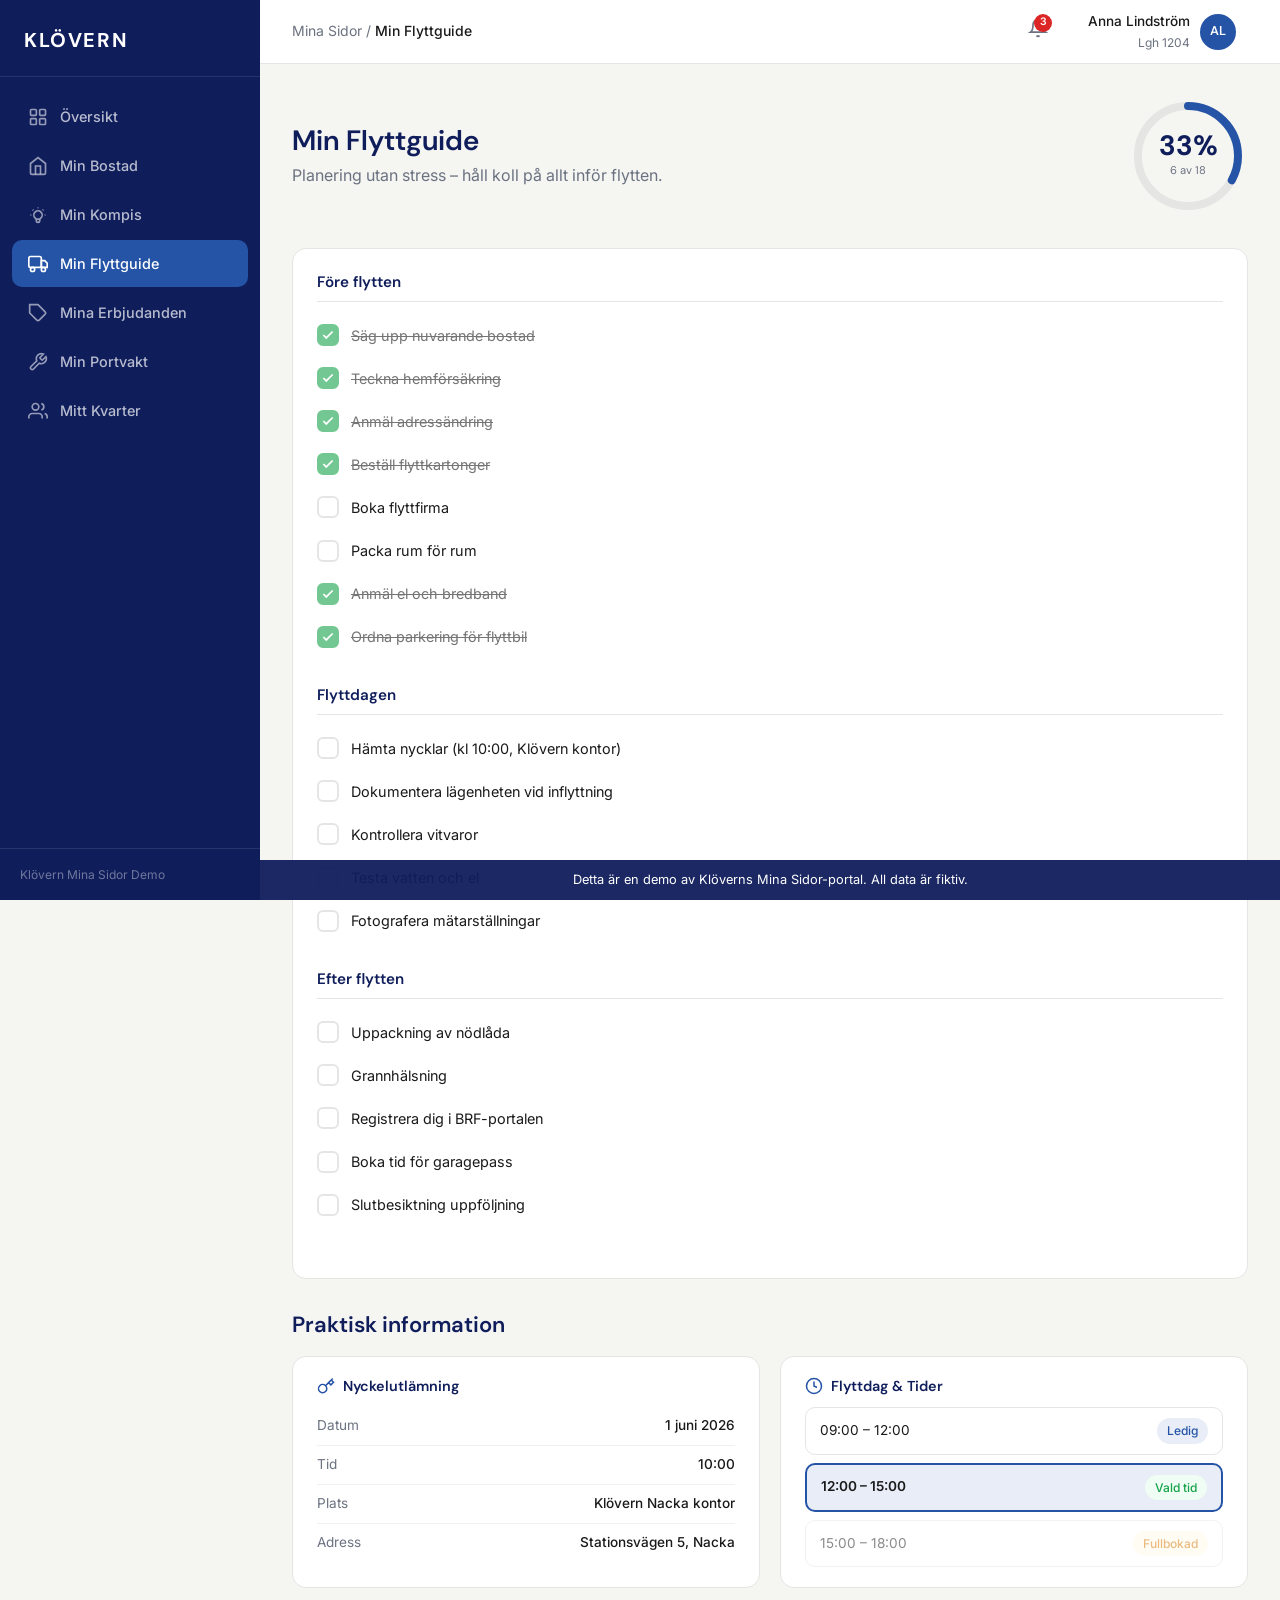
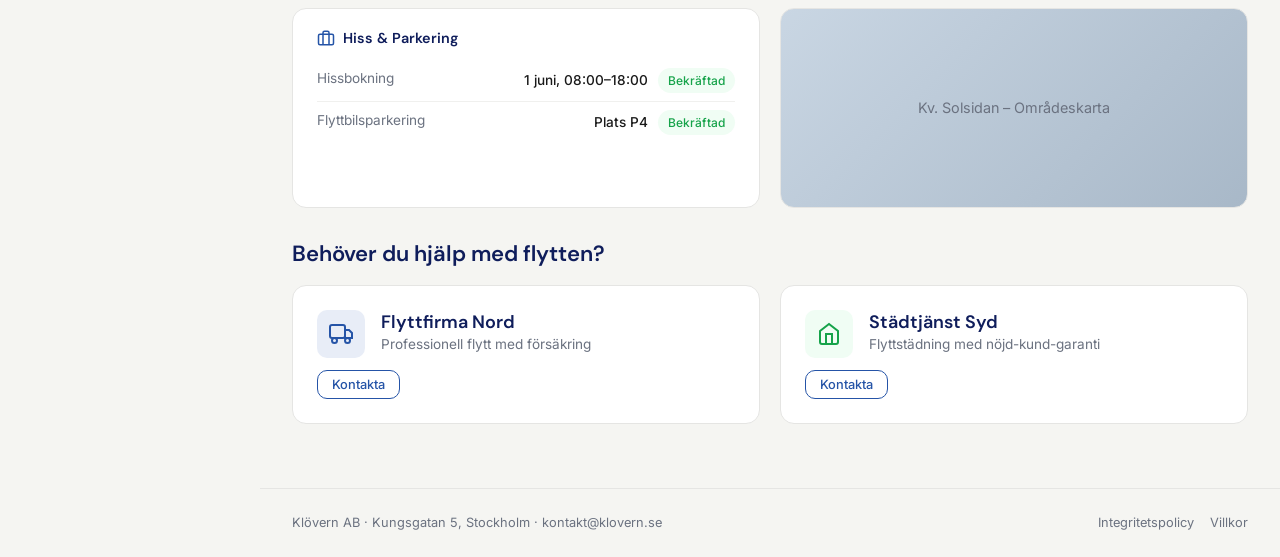
==== min-flyttguide.html @ 2c9887b0 "Initial commit: Klövern Mina Sidor demo portal Complete static demo of a customer portal ("Mina Sido" ====
<!DOCTYPE html>
<html lang="sv">
<head>
  <meta charset="UTF-8">
  <meta name="viewport" content="width=device-width, initial-scale=1.0">
  <title>Min Flyttguide – Klövern</title>
  <link rel="stylesheet" href="css/styles.css">
</head>
<body>
  <div class="app-layout">
    <aside class="sidebar">
      <div class="sidebar-logo"><span>KLÖVERN</span></div>
      <nav class="sidebar-nav">
        <a href="index.html"><svg viewBox="0 0 24 24" fill="none" stroke="currentColor" stroke-width="2"><rect x="3" y="3" width="7" height="7" rx="1"/><rect x="14" y="3" width="7" height="7" rx="1"/><rect x="3" y="14" width="7" height="7" rx="1"/><rect x="14" y="14" width="7" height="7" rx="1"/></svg>Översikt</a>
        <a href="min-bostad.html"><svg viewBox="0 0 24 24" fill="none" stroke="currentColor" stroke-width="2"><path d="M3 9l9-7 9 7v11a2 2 0 01-2 2H5a2 2 0 01-2-2z"/><polyline points="9 22 9 12 15 12 15 22"/></svg>Min Bostad</a>
        <a href="min-kompis.html"><svg viewBox="0 0 24 24" fill="none" stroke="currentColor" stroke-width="2"><path d="M9.663 17h4.673M12 3v1m6.364 1.636l-.707.707M21 12h-1M4 12H3m3.343-5.657l-.707-.707m2.828 9.9a5 5 0 117.072 0l-.548.547A3.374 3.374 0 0014 18.469V19a2 2 0 11-4 0v-.531c0-.895-.356-1.754-.988-2.386l-.548-.547z"/></svg>Min Kompis</a>
        <a href="min-flyttguide.html" class="active"><svg viewBox="0 0 24 24" fill="none" stroke="currentColor" stroke-width="2"><rect x="1" y="3" width="15" height="13" rx="2"/><polygon points="16 8 20 8 23 11 23 16 16 16 16 8"/><circle cx="5.5" cy="18.5" r="2.5"/><circle cx="18.5" cy="18.5" r="2.5"/></svg>Min Flyttguide</a>
        <a href="mina-erbjudanden.html"><svg viewBox="0 0 24 24" fill="none" stroke="currentColor" stroke-width="2"><path d="M20.59 13.41l-7.17 7.17a2 2 0 01-2.83 0L2 12V2h10l8.59 8.59a2 2 0 010 2.82z"/><line x1="7" y1="7" x2="7.01" y2="7"/></svg>Mina Erbjudanden</a>
        <a href="min-portvakt.html"><svg viewBox="0 0 24 24" fill="none" stroke="currentColor" stroke-width="2"><path d="M14.7 6.3a1 1 0 000 1.4l1.6 1.6a1 1 0 001.4 0l3.77-3.77a6 6 0 01-7.94 7.94l-6.91 6.91a2.12 2.12 0 01-3-3l6.91-6.91a6 6 0 017.94-7.94l-3.76 3.76z"/></svg>Min Portvakt</a>
        <a href="mitt-kvarter.html"><svg viewBox="0 0 24 24" fill="none" stroke="currentColor" stroke-width="2"><path d="M17 21v-2a4 4 0 00-4-4H5a4 4 0 00-4 4v2"/><circle cx="9" cy="7" r="4"/><path d="M23 21v-2a4 4 0 00-3-3.87"/><path d="M16 3.13a4 4 0 010 7.75"/></svg>Mitt Kvarter</a>
      </nav>
      <div class="sidebar-footer">Klövern Mina Sidor Demo</div>
    </aside>
    <div class="sidebar-overlay"></div>

    <main class="main-wrapper">
      <header class="topbar">
        <div class="topbar-left">
          <button class="hamburger" aria-label="Meny"><svg viewBox="0 0 24 24" fill="none" stroke="currentColor" stroke-width="2"><line x1="3" y1="12" x2="21" y2="12"/><line x1="3" y1="6" x2="21" y2="6"/><line x1="3" y1="18" x2="21" y2="18"/></svg></button>
          <div class="topbar-breadcrumb">Mina Sidor / <span>Min Flyttguide</span></div>
        </div>
        <div class="topbar-right">
          <div class="topbar-notification"><svg viewBox="0 0 24 24" fill="none" stroke="currentColor" stroke-width="2"><path d="M18 8A6 6 0 006 8c0 7-3 9-3 9h18s-3-2-3-9"/><path d="M13.73 21a2 2 0 01-3.46 0"/></svg><span class="notification-badge">3</span></div>
          <div class="topbar-user"><div class="user-info"><div class="user-name">Anna Lindström</div><div class="user-apartment">Lgh 1204</div></div><div class="user-avatar">AL</div></div>
        </div>
      </header>

      <div class="page-content">
        <!-- Header with progress -->
        <div style="display:flex;justify-content:space-between;align-items:center;flex-wrap:wrap;gap:24px;margin-bottom:32px;">
          <div>
            <h1>Min Flyttguide</h1>
            <p class="text-muted" style="margin-top:4px;">Planering utan stress – håll koll på allt inför flytten.</p>
          </div>
          <div class="progress-circle">
            <svg viewBox="0 0 120 120">
              <circle class="bg" cx="60" cy="60" r="50"/>
              <circle class="progress" cx="60" cy="60" r="50" stroke-dasharray="314.16" stroke-dashoffset="103.67"/>
            </svg>
            <div class="progress-value">
              <span class="number">67%</span>
              <span class="label">12 av 18</span>
            </div>
          </div>
        </div>

        <!-- Checklist -->
        <div class="card-flat section">
          <div class="checklist-group">
            <h3>Före flytten</h3>
            <div class="checklist-item done"><div class="checklist-checkbox"><svg viewBox="0 0 24 24" fill="none" stroke="currentColor" stroke-width="3"><polyline points="20 6 9 17 4 12"/></svg></div><span class="checklist-text">Säg upp nuvarande bostad</span></div>
            <div class="checklist-item done"><div class="checklist-checkbox"><svg viewBox="0 0 24 24" fill="none" stroke="currentColor" stroke-width="3"><polyline points="20 6 9 17 4 12"/></svg></div><span class="checklist-text">Teckna hemförsäkring</span></div>
            <div class="checklist-item done"><div class="checklist-checkbox"><svg viewBox="0 0 24 24" fill="none" stroke="currentColor" stroke-width="3"><polyline points="20 6 9 17 4 12"/></svg></div><span class="checklist-text">Anmäl adressändring</span></div>
            <div class="checklist-item done"><div class="checklist-checkbox"><svg viewBox="0 0 24 24" fill="none" stroke="currentColor" stroke-width="3"><polyline points="20 6 9 17 4 12"/></svg></div><span class="checklist-text">Beställ flyttkartonger</span></div>
            <div class="checklist-item"><div class="checklist-checkbox"></div><span class="checklist-text">Boka flyttfirma</span></div>
            <div class="checklist-item"><div class="checklist-checkbox"></div><span class="checklist-text">Packa rum för rum</span></div>
            <div class="checklist-item done"><div class="checklist-checkbox"><svg viewBox="0 0 24 24" fill="none" stroke="currentColor" stroke-width="3"><polyline points="20 6 9 17 4 12"/></svg></div><span class="checklist-text">Anmäl el och bredband</span></div>
            <div class="checklist-item done"><div class="checklist-checkbox"><svg viewBox="0 0 24 24" fill="none" stroke="currentColor" stroke-width="3"><polyline points="20 6 9 17 4 12"/></svg></div><span class="checklist-text">Ordna parkering för flyttbil</span></div>
          </div>

          <div class="checklist-group">
            <h3>Flyttdagen</h3>
            <div class="checklist-item"><div class="checklist-checkbox"></div><span class="checklist-text">Hämta nycklar (kl 10:00, Klövern kontor)</span></div>
            <div class="checklist-item"><div class="checklist-checkbox"></div><span class="checklist-text">Dokumentera lägenheten vid inflyttning</span></div>
            <div class="checklist-item"><div class="checklist-checkbox"></div><span class="checklist-text">Kontrollera vitvaror</span></div>
            <div class="checklist-item"><div class="checklist-checkbox"></div><span class="checklist-text">Testa vatten och el</span></div>
            <div class="checklist-item"><div class="checklist-checkbox"></div><span class="checklist-text">Fotografera mätarställningar</span></div>
          </div>

          <div class="checklist-group">
            <h3>Efter flytten</h3>
            <div class="checklist-item"><div class="checklist-checkbox"></div><span class="checklist-text">Uppackning av nödlåda</span></div>
            <div class="checklist-item"><div class="checklist-checkbox"></div><span class="checklist-text">Grannhälsning</span></div>
            <div class="checklist-item"><div class="checklist-checkbox"></div><span class="checklist-text">Registrera dig i BRF-portalen</span></div>
            <div class="checklist-item"><div class="checklist-checkbox"></div><span class="checklist-text">Boka tid för garagepass</span></div>
            <div class="checklist-item"><div class="checklist-checkbox"></div><span class="checklist-text">Slutbesiktning uppföljning</span></div>
          </div>
        </div>

        <!-- Key Info -->
        <h2 style="margin-bottom:16px;">Praktisk information</h2>
        <div class="grid-2 section">
          <div class="info-card">
            <h4>
              <svg width="18" height="18" viewBox="0 0 24 24" fill="none" stroke="var(--color-accent)" stroke-width="2"><path d="M21 2l-2 2m-7.61 7.61a5.5 5.5 0 11-7.778 7.778 5.5 5.5 0 017.777-7.777zm0 0L15.5 7.5m0 0l3 3L22 7l-3-3m-3.5 3.5L19 4"/></svg>
              Nyckelutlämning
            </h4>
            <div class="info-card-row"><span class="info-card-label">Datum</span><span class="info-card-value">1 juni 2026</span></div>
            <div class="info-card-row"><span class="info-card-label">Tid</span><span class="info-card-value">10:00</span></div>
            <div class="info-card-row"><span class="info-card-label">Plats</span><span class="info-card-value">Klövern Nacka kontor</span></div>
            <div class="info-card-row"><span class="info-card-label">Adress</span><span class="info-card-value">Stationsvägen 5, Nacka</span></div>
          </div>

          <div class="info-card">
            <h4>
              <svg width="18" height="18" viewBox="0 0 24 24" fill="none" stroke="var(--color-accent)" stroke-width="2"><circle cx="12" cy="12" r="10"/><polyline points="12 6 12 12 16 14"/></svg>
              Flyttdag & Tider
            </h4>
            <div style="display:flex;flex-direction:column;gap:8px;margin-top:8px;">
              <div style="display:flex;justify-content:space-between;align-items:center;padding:10px 14px;border:1px solid var(--color-border);border-radius:var(--radius-md);">
                <span class="text-sm">09:00 – 12:00</span><span class="badge badge-info">Ledig</span>
              </div>
              <div style="display:flex;justify-content:space-between;align-items:center;padding:10px 14px;border:2px solid var(--color-accent);border-radius:var(--radius-md);background:var(--color-accent-light);">
                <span class="text-sm" style="font-weight:600;">12:00 – 15:00</span><span class="badge badge-success">Vald tid</span>
              </div>
              <div style="display:flex;justify-content:space-between;align-items:center;padding:10px 14px;border:1px solid var(--color-border);border-radius:var(--radius-md);opacity:0.5;">
                <span class="text-sm">15:00 – 18:00</span><span class="badge badge-warning">Fullbokad</span>
              </div>
            </div>
          </div>

          <div class="info-card">
            <h4>
              <svg width="18" height="18" viewBox="0 0 24 24" fill="none" stroke="var(--color-accent)" stroke-width="2"><rect x="2" y="7" width="20" height="14" rx="2" ry="2"/><path d="M16 21V5a2 2 0 00-2-2h-4a2 2 0 00-2 2v16"/></svg>
              Hiss & Parkering
            </h4>
            <div class="info-card-row"><span class="info-card-label">Hissbokning</span><span class="info-card-value">1 juni, 08:00–18:00 <span class="badge badge-success" style="margin-left:6px;">Bekräftad</span></span></div>
            <div class="info-card-row"><span class="info-card-label">Flyttbilsparkering</span><span class="info-card-value">Plats P4 <span class="badge badge-success" style="margin-left:6px;">Bekräftad</span></span></div>
          </div>

          <div style="background:linear-gradient(135deg,#c9d6e3 0%,#a8b8c8 100%);border-radius:var(--radius-lg);display:flex;align-items:center;justify-content:center;color:var(--color-text-muted);font-size:0.9rem;min-height:200px;border:1px solid var(--color-border);">
            Kv. Solsidan – Områdeskarta
          </div>
        </div>

        <!-- Moving Help -->
        <div class="section">
          <h2 style="margin-bottom:16px;">Behöver du hjälp med flytten?</h2>
          <div class="grid-2">
            <div class="card">
              <div style="display:flex;align-items:center;gap:16px;margin-bottom:12px;">
                <div style="width:48px;height:48px;background:var(--color-accent-light);border-radius:var(--radius-md);display:flex;align-items:center;justify-content:center;font-size:1.25rem;color:var(--color-accent);">
                  <svg width="24" height="24" viewBox="0 0 24 24" fill="none" stroke="currentColor" stroke-width="2"><rect x="1" y="3" width="15" height="13" rx="2"/><polygon points="16 8 20 8 23 11 23 16 16 16 16 8"/><circle cx="5.5" cy="18.5" r="2.5"/><circle cx="18.5" cy="18.5" r="2.5"/></svg>
                </div>
                <div>
                  <h3>Flyttfirma Nord</h3>
                  <p class="text-sm text-muted">Professionell flytt med försäkring</p>
                </div>
              </div>
              <button class="btn btn-outline btn-sm">Kontakta</button>
            </div>
            <div class="card">
              <div style="display:flex;align-items:center;gap:16px;margin-bottom:12px;">
                <div style="width:48px;height:48px;background:var(--color-success-bg);border-radius:var(--radius-md);display:flex;align-items:center;justify-content:center;color:var(--color-success);">
                  <svg width="24" height="24" viewBox="0 0 24 24" fill="none" stroke="currentColor" stroke-width="2"><path d="M3 9l9-7 9 7v11a2 2 0 01-2 2H5a2 2 0 01-2-2z"/><polyline points="9 22 9 12 15 12 15 22"/></svg>
                </div>
                <div>
                  <h3>Städtjänst Syd</h3>
                  <p class="text-sm text-muted">Flyttstädning med nöjd-kund-garanti</p>
                </div>
              </div>
              <button class="btn btn-outline btn-sm">Kontakta</button>
            </div>
          </div>
        </div>
      </div>

      <footer class="app-footer">
        <div>Klövern AB &middot; Kungsgatan 5, Stockholm &middot; kontakt@klovern.se</div>
        <div><a href="#">Integritetspolicy</a><a href="#">Villkor</a></div>
      </footer>
    </main>
  </div>

  <div class="demo-banner">Detta är en demo av Klöverns Mina Sidor-portal. All data är fiktiv.</div>

  <script src="js/data.js"></script>
  <script src="js/main.js"></script>
</body>
</html>
---- css/styles.css ----
/* =========================================
   Klövern Mina Sidor – Design System
   ========================================= */

/* --- Fonts --- */
@import url('https://fonts.googleapis.com/css2?family=DM+Sans:ital,wght@0,400;0,500;0,600;0,700;1,400&family=Inter:wght@300;400;500;600&display=swap');

/* --- CSS Custom Properties --- */
:root {
  --color-primary: #0f1d5b;
  --color-primary-light: #1a3278;
  --color-accent: #2554a7;
  --color-accent-light: #e8edf7;
  --color-bg: #f5f5f2;
  --color-card: #ffffff;
  --color-text: #1a1a1a;
  --color-text-muted: #6b7280;
  --color-text-light: #9ca3af;
  --color-border: #e5e5e3;
  --color-border-light: #f0f0ee;
  --color-success: #16a34a;
  --color-success-bg: #f0fdf4;
  --color-warning: #d97706;
  --color-warning-bg: #fffbeb;
  --color-error: #dc2626;
  --color-error-bg: #fef2f2;
  --color-sidebar: #0f1d5b;
  --color-sidebar-hover: #1a3278;
  --color-sidebar-active: #2554a7;
  --color-topbar: #ffffff;

  --font-heading: 'DM Sans', system-ui, -apple-system, sans-serif;
  --font-body: 'Inter', system-ui, -apple-system, sans-serif;

  --radius-sm: 6px;
  --radius-md: 10px;
  --radius-lg: 14px;
  --radius-xl: 20px;

  --shadow-sm: 0 1px 2px rgba(0,0,0,0.05);
  --shadow-card: 0 1px 3px rgba(0,0,0,0.08), 0 1px 2px rgba(0,0,0,0.04);
  --shadow-hover: 0 4px 12px rgba(0,0,0,0.1);
  --shadow-modal: 0 20px 60px rgba(0,0,0,0.15);

  --sidebar-width: 260px;
  --topbar-height: 64px;

  --transition: 0.2s ease;
}

/* --- Reset & Base --- */
*, *::before, *::after { box-sizing: border-box; margin: 0; padding: 0; }

html { font-size: 16px; -webkit-font-smoothing: antialiased; -moz-osx-font-smoothing: grayscale; }

body {
  font-family: var(--font-body);
  color: var(--color-text);
  background: var(--color-bg);
  line-height: 1.6;
  min-height: 100vh;
}

h1, h2, h3, h4, h5, h6 {
  font-family: var(--font-heading);
  font-weight: 600;
  line-height: 1.3;
  color: var(--color-primary);
}

h1 { font-size: 1.75rem; }
h2 { font-size: 1.375rem; }
h3 { font-size: 1.125rem; }
h4 { font-size: 1rem; }

a { color: var(--color-accent); text-decoration: none; transition: color var(--transition); }
a:hover { color: var(--color-primary); }

img { max-width: 100%; height: auto; display: block; }

button {
  font-family: var(--font-body);
  cursor: pointer;
  border: none;
  background: none;
  font-size: 0.875rem;
}

/* --- Layout --- */
.app-layout {
  display: flex;
  min-height: 100vh;
}

/* --- Sidebar --- */
.sidebar {
  width: var(--sidebar-width);
  background: var(--color-sidebar);
  color: #fff;
  position: fixed;
  top: 0;
  left: 0;
  bottom: 0;
  z-index: 100;
  display: flex;
  flex-direction: column;
  transition: transform 0.3s ease;
}

.sidebar-logo {
  padding: 24px 24px 20px;
  border-bottom: 1px solid rgba(255,255,255,0.1);
}

.sidebar-logo img {
  height: 28px;
  filter: brightness(0) invert(1);
}

.sidebar-logo span {
  font-family: var(--font-heading);
  font-size: 1.25rem;
  font-weight: 700;
  letter-spacing: 0.08em;
  text-transform: uppercase;
}

.sidebar-nav {
  flex: 1;
  padding: 16px 12px;
  overflow-y: auto;
}

.sidebar-nav a {
  display: flex;
  align-items: center;
  gap: 12px;
  padding: 12px 16px;
  border-radius: var(--radius-md);
  color: rgba(255,255,255,0.7);
  font-size: 0.9rem;
  font-weight: 500;
  transition: all var(--transition);
  margin-bottom: 2px;
  text-decoration: none;
}

.sidebar-nav a:hover {
  background: var(--color-sidebar-hover);
  color: #fff;
}

.sidebar-nav a.active {
  background: var(--color-sidebar-active);
  color: #fff;
}

.sidebar-nav a svg {
  width: 20px;
  height: 20px;
  flex-shrink: 0;
  opacity: 0.8;
}

.sidebar-nav a.active svg { opacity: 1; }

.sidebar-footer {
  padding: 16px 20px;
  border-top: 1px solid rgba(255,255,255,0.1);
  font-size: 0.75rem;
  color: rgba(255,255,255,0.4);
}

/* --- Main Content --- */
.main-wrapper {
  flex: 1;
  margin-left: var(--sidebar-width);
  display: flex;
  flex-direction: column;
  min-height: 100vh;
}

/* --- Topbar --- */
.topbar {
  height: var(--topbar-height);
  background: var(--color-topbar);
  border-bottom: 1px solid var(--color-border);
  display: flex;
  align-items: center;
  justify-content: space-between;
  padding: 0 32px;
  position: sticky;
  top: 0;
  z-index: 50;
}

.topbar-left {
  display: flex;
  align-items: center;
  gap: 8px;
}

.topbar-breadcrumb {
  font-size: 0.875rem;
  color: var(--color-text-muted);
}

.topbar-breadcrumb span {
  color: var(--color-text);
  font-weight: 500;
}

.hamburger {
  display: none;
  background: none;
  border: none;
  padding: 8px;
  cursor: pointer;
  color: var(--color-text);
}

.hamburger svg { width: 24px; height: 24px; }

.topbar-right {
  display: flex;
  align-items: center;
  gap: 20px;
}

.topbar-notification {
  position: relative;
  padding: 8px;
  border-radius: var(--radius-sm);
  transition: background var(--transition);
  cursor: pointer;
  color: var(--color-text-muted);
}

.topbar-notification:hover {
  background: var(--color-bg);
  color: var(--color-text);
}

.topbar-notification svg { width: 20px; height: 20px; }

.notification-badge {
  position: absolute;
  top: 4px;
  right: 4px;
  width: 18px;
  height: 18px;
  background: var(--color-error);
  color: #fff;
  font-size: 0.65rem;
  font-weight: 600;
  border-radius: 50%;
  display: flex;
  align-items: center;
  justify-content: center;
}

.topbar-user {
  display: flex;
  align-items: center;
  gap: 10px;
  padding: 6px 12px;
  border-radius: var(--radius-md);
  cursor: pointer;
  transition: background var(--transition);
}

.topbar-user:hover { background: var(--color-bg); }

.user-avatar {
  width: 36px;
  height: 36px;
  border-radius: 50%;
  background: var(--color-accent);
  color: #fff;
  display: flex;
  align-items: center;
  justify-content: center;
  font-size: 0.8rem;
  font-weight: 600;
  font-family: var(--font-heading);
}

.user-info { text-align: right; }
.user-name { font-size: 0.85rem; font-weight: 500; }
.user-apartment { font-size: 0.75rem; color: var(--color-text-muted); }

/* --- Page Content --- */
.page-content {
  flex: 1;
  padding: 32px;
  max-width: 1200px;
  width: 100%;
}

.page-header {
  margin-bottom: 32px;
}

.page-header h1 { margin-bottom: 8px; }

.page-header p {
  color: var(--color-text-muted);
  font-size: 0.95rem;
}

/* --- Footer --- */
.app-footer {
  padding: 24px 32px;
  border-top: 1px solid var(--color-border);
  font-size: 0.8rem;
  color: var(--color-text-muted);
  display: flex;
  justify-content: space-between;
  align-items: center;
  flex-wrap: wrap;
  gap: 12px;
}

.app-footer a {
  color: var(--color-text-muted);
  margin-left: 16px;
}

.app-footer a:hover { color: var(--color-accent); }

/* --- Cards --- */
.card {
  background: var(--color-card);
  border-radius: var(--radius-lg);
  border: 1px solid var(--color-border);
  padding: 24px;
  transition: box-shadow var(--transition);
}

.card:hover { box-shadow: var(--shadow-hover); }

.card-flat {
  background: var(--color-card);
  border-radius: var(--radius-lg);
  border: 1px solid var(--color-border);
  padding: 24px;
}

.card-header {
  display: flex;
  justify-content: space-between;
  align-items: center;
  margin-bottom: 16px;
}

.card-header h3 { margin: 0; }

/* --- Grids --- */
.grid-2 { display: grid; grid-template-columns: repeat(2, 1fr); gap: 20px; }
.grid-3 { display: grid; grid-template-columns: repeat(3, 1fr); gap: 20px; }
.grid-4 { display: grid; grid-template-columns: repeat(4, 1fr); gap: 20px; }

/* --- Stat Cards --- */
.stat-card {
  background: var(--color-card);
  border-radius: var(--radius-lg);
  border: 1px solid var(--color-border);
  padding: 20px 24px;
  display: flex;
  align-items: flex-start;
  gap: 16px;
  transition: box-shadow var(--transition);
}

.stat-card:hover { box-shadow: var(--shadow-hover); }

.stat-icon {
  width: 44px;
  height: 44px;
  border-radius: var(--radius-md);
  display: flex;
  align-items: center;
  justify-content: center;
  flex-shrink: 0;
}

.stat-icon svg { width: 22px; height: 22px; }

.stat-icon.blue { background: var(--color-accent-light); color: var(--color-accent); }
.stat-icon.green { background: var(--color-success-bg); color: var(--color-success); }
.stat-icon.amber { background: var(--color-warning-bg); color: var(--color-warning); }
.stat-icon.red { background: var(--color-error-bg); color: var(--color-error); }

.stat-value { font-size: 1.5rem; font-weight: 700; font-family: var(--font-heading); color: var(--color-primary); line-height: 1.2; }
.stat-label { font-size: 0.8rem; color: var(--color-text-muted); margin-top: 2px; }

/* --- Buttons --- */
.btn {
  display: inline-flex;
  align-items: center;
  gap: 8px;
  padding: 10px 20px;
  border-radius: var(--radius-md);
  font-size: 0.875rem;
  font-weight: 500;
  transition: all var(--transition);
  cursor: pointer;
  border: none;
}

.btn-primary {
  background: var(--color-accent);
  color: #fff;
}

.btn-primary:hover { background: var(--color-primary); }

.btn-secondary {
  background: var(--color-bg);
  color: var(--color-text);
  border: 1px solid var(--color-border);
}

.btn-secondary:hover { background: var(--color-border); }

.btn-outline {
  background: transparent;
  color: var(--color-accent);
  border: 1px solid var(--color-accent);
}

.btn-outline:hover { background: var(--color-accent-light); }

.btn-sm { padding: 6px 14px; font-size: 0.8rem; }
.btn-lg { padding: 14px 28px; font-size: 1rem; }

.btn-icon {
  padding: 8px;
  border-radius: var(--radius-sm);
}

/* --- Badges --- */
.badge {
  display: inline-flex;
  align-items: center;
  padding: 3px 10px;
  border-radius: 999px;
  font-size: 0.75rem;
  font-weight: 500;
}

.badge-success { background: var(--color-success-bg); color: var(--color-success); }
.badge-warning { background: var(--color-warning-bg); color: var(--color-warning); }
.badge-error { background: var(--color-error-bg); color: var(--color-error); }
.badge-info { background: var(--color-accent-light); color: var(--color-accent); }

/* --- Tabs --- */
.tabs {
  display: flex;
  gap: 0;
  border-bottom: 2px solid var(--color-border);
  margin-bottom: 24px;
  overflow-x: auto;
}

.tab {
  padding: 12px 20px;
  font-size: 0.9rem;
  font-weight: 500;
  color: var(--color-text-muted);
  cursor: pointer;
  border-bottom: 2px solid transparent;
  margin-bottom: -2px;
  white-space: nowrap;
  transition: all var(--transition);
  background: none;
  border-top: none;
  border-left: none;
  border-right: none;
}

.tab:hover { color: var(--color-text); }

.tab.active {
  color: var(--color-accent);
  border-bottom-color: var(--color-accent);
}

.tab-panel { display: none; }
.tab-panel.active { display: block; }

/* --- Tables --- */
.table-wrapper { overflow-x: auto; }

table {
  width: 100%;
  border-collapse: collapse;
  font-size: 0.875rem;
}

th {
  text-align: left;
  padding: 12px 16px;
  font-weight: 600;
  font-size: 0.8rem;
  color: var(--color-text-muted);
  text-transform: uppercase;
  letter-spacing: 0.03em;
  border-bottom: 2px solid var(--color-border);
}

td {
  padding: 14px 16px;
  border-bottom: 1px solid var(--color-border-light);
  vertical-align: middle;
}

tr:hover td { background: var(--color-bg); }

/* --- Timeline --- */
.timeline {
  display: flex;
  align-items: flex-start;
  gap: 0;
  margin: 24px 0;
  position: relative;
}

.timeline-step {
  flex: 1;
  text-align: center;
  position: relative;
}

.timeline-dot {
  width: 32px;
  height: 32px;
  border-radius: 50%;
  margin: 0 auto 12px;
  display: flex;
  align-items: center;
  justify-content: center;
  font-size: 0.75rem;
  font-weight: 600;
  position: relative;
  z-index: 2;
}

.timeline-dot.done {
  background: var(--color-success);
  color: #fff;
}

.timeline-dot.active {
  background: var(--color-accent);
  color: #fff;
  box-shadow: 0 0 0 4px var(--color-accent-light);
}

.timeline-dot.upcoming {
  background: var(--color-border);
  color: var(--color-text-muted);
}

.timeline-step:not(:last-child)::after {
  content: '';
  position: absolute;
  top: 16px;
  left: calc(50% + 20px);
  right: calc(-50% + 20px);
  height: 2px;
  background: var(--color-border);
  z-index: 1;
}

.timeline-step.done:not(:last-child)::after {
  background: var(--color-success);
}

.timeline-label {
  font-size: 0.8rem;
  font-weight: 500;
  color: var(--color-text);
}

.timeline-date {
  font-size: 0.75rem;
  color: var(--color-text-muted);
  margin-top: 4px;
}

.timeline-progress {
  font-size: 0.75rem;
  color: var(--color-accent);
  font-weight: 600;
  margin-top: 4px;
}

/* --- Activity Feed --- */
.activity-list { list-style: none; }

.activity-item {
  display: flex;
  align-items: flex-start;
  gap: 14px;
  padding: 14px 0;
  border-bottom: 1px solid var(--color-border-light);
}

.activity-item:last-child { border-bottom: none; }

.activity-icon {
  width: 36px;
  height: 36px;
  border-radius: var(--radius-sm);
  background: var(--color-accent-light);
  color: var(--color-accent);
  display: flex;
  align-items: center;
  justify-content: center;
  flex-shrink: 0;
}

.activity-icon svg { width: 18px; height: 18px; }

.activity-text { font-size: 0.875rem; line-height: 1.4; }
.activity-time { font-size: 0.75rem; color: var(--color-text-muted); margin-top: 2px; }

/* --- Progress Circle --- */
.progress-circle {
  width: 120px;
  height: 120px;
  position: relative;
}

.progress-circle svg {
  transform: rotate(-90deg);
  width: 100%;
  height: 100%;
}

.progress-circle .bg { fill: none; stroke: var(--color-border); stroke-width: 8; }
.progress-circle .progress { fill: none; stroke: var(--color-accent); stroke-width: 8; stroke-linecap: round; transition: stroke-dashoffset 0.5s ease; }

.progress-value {
  position: absolute;
  inset: 0;
  display: flex;
  flex-direction: column;
  align-items: center;
  justify-content: center;
  font-family: var(--font-heading);
}

.progress-value .number { font-size: 1.75rem; font-weight: 700; color: var(--color-primary); line-height: 1; }
.progress-value .label { font-size: 0.7rem; color: var(--color-text-muted); margin-top: 2px; }

/* --- Checklist --- */
.checklist-group { margin-bottom: 28px; }

.checklist-group h3 {
  font-size: 0.95rem;
  margin-bottom: 12px;
  padding-bottom: 8px;
  border-bottom: 1px solid var(--color-border);
}

.checklist-item {
  display: flex;
  align-items: center;
  gap: 12px;
  padding: 10px 0;
  cursor: pointer;
  transition: opacity var(--transition);
}

.checklist-item.done { opacity: 0.6; }
.checklist-item.done .checklist-text { text-decoration: line-through; }

.checklist-checkbox {
  width: 22px;
  height: 22px;
  border: 2px solid var(--color-border);
  border-radius: var(--radius-sm);
  display: flex;
  align-items: center;
  justify-content: center;
  flex-shrink: 0;
  transition: all var(--transition);
}

.checklist-item.done .checklist-checkbox {
  background: var(--color-success);
  border-color: var(--color-success);
  color: #fff;
}

.checklist-checkbox svg { width: 14px; height: 14px; }

.checklist-text { font-size: 0.9rem; }

/* --- Filter Pills --- */
.filter-pills {
  display: flex;
  gap: 8px;
  margin-bottom: 24px;
  flex-wrap: wrap;
}

.filter-pill {
  padding: 8px 18px;
  border-radius: 999px;
  font-size: 0.8rem;
  font-weight: 500;
  background: var(--color-card);
  color: var(--color-text-muted);
  border: 1px solid var(--color-border);
  cursor: pointer;
  transition: all var(--transition);
}

.filter-pill:hover {
  border-color: var(--color-accent);
  color: var(--color-accent);
}

.filter-pill.active {
  background: var(--color-accent);
  color: #fff;
  border-color: var(--color-accent);
}

/* --- Article Cards --- */
.article-card {
  background: var(--color-card);
  border-radius: var(--radius-lg);
  border: 1px solid var(--color-border);
  overflow: hidden;
  transition: all var(--transition);
}

.article-card:hover {
  box-shadow: var(--shadow-hover);
  transform: translateY(-2px);
}

.article-card-image {
  height: 180px;
  background: var(--color-border);
  background-size: cover;
  background-position: center;
}

.article-card-body { padding: 20px; }

.article-card-category {
  display: inline-block;
  padding: 3px 10px;
  border-radius: 999px;
  font-size: 0.7rem;
  font-weight: 500;
  background: var(--color-accent-light);
  color: var(--color-accent);
  margin-bottom: 10px;
}

.article-card-body h3 {
  font-size: 1rem;
  margin-bottom: 8px;
  line-height: 1.4;
}

.article-card-body p {
  font-size: 0.85rem;
  color: var(--color-text-muted);
  line-height: 1.5;
  margin-bottom: 14px;
}

.article-card-link {
  font-size: 0.85rem;
  font-weight: 500;
  color: var(--color-accent);
}

/* --- Offer Cards --- */
.offer-card {
  background: var(--color-card);
  border-radius: var(--radius-lg);
  border: 1px solid var(--color-border);
  padding: 24px;
  position: relative;
  overflow: hidden;
}

.offer-card:hover { box-shadow: var(--shadow-hover); }

.offer-discount {
  position: absolute;
  top: 16px;
  right: 16px;
  background: var(--color-accent);
  color: #fff;
  padding: 4px 12px;
  border-radius: 999px;
  font-size: 0.75rem;
  font-weight: 600;
}

.offer-partner {
  font-size: 0.75rem;
  color: var(--color-text-muted);
  text-transform: uppercase;
  letter-spacing: 0.05em;
  margin-bottom: 8px;
}

.offer-card h3 { font-size: 1rem; margin-bottom: 8px; }

.offer-card p {
  font-size: 0.85rem;
  color: var(--color-text-muted);
  margin-bottom: 16px;
  line-height: 1.5;
}

.offer-expiry {
  font-size: 0.75rem;
  color: var(--color-text-light);
  margin-bottom: 16px;
}

.offer-code {
  background: var(--color-bg);
  border: 1px dashed var(--color-border);
  border-radius: var(--radius-sm);
  padding: 10px 16px;
  text-align: center;
  font-family: monospace;
  font-size: 1rem;
  font-weight: 600;
  letter-spacing: 0.1em;
  color: var(--color-primary);
  display: none;
}

.offer-code.visible { display: block; }

/* --- Product Cards (Shop) --- */
.product-card {
  background: var(--color-card);
  border-radius: var(--radius-lg);
  border: 1px solid var(--color-border);
  overflow: hidden;
  transition: all var(--transition);
}

.product-card:hover {
  box-shadow: var(--shadow-hover);
  transform: translateY(-2px);
}

.product-card-image {
  height: 200px;
  background: linear-gradient(135deg, var(--color-bg) 0%, var(--color-border) 100%);
  display: flex;
  align-items: center;
  justify-content: center;
  color: var(--color-text-muted);
  font-size: 2.5rem;
}

.product-card-body { padding: 20px; }
.product-card-body h3 { font-size: 1rem; margin-bottom: 6px; }

.product-card-body p {
  font-size: 0.8rem;
  color: var(--color-text-muted);
  margin-bottom: 14px;
  line-height: 1.5;
}

.product-price {
  font-size: 1.2rem;
  font-weight: 700;
  font-family: var(--font-heading);
  color: var(--color-primary);
  margin-bottom: 14px;
}

/* --- Case Cards --- */
.case-card {
  background: var(--color-card);
  border-radius: var(--radius-lg);
  border: 1px solid var(--color-border);
  padding: 20px 24px;
  margin-bottom: 12px;
}

.case-card-header {
  display: flex;
  justify-content: space-between;
  align-items: flex-start;
  margin-bottom: 12px;
}

.case-card-header h3 { font-size: 1rem; }

.case-meta {
  display: flex;
  gap: 24px;
  font-size: 0.8rem;
  color: var(--color-text-muted);
}

.case-meta span { display: flex; align-items: center; gap: 6px; }

/* --- Bulletin Board --- */
.bulletin-card {
  background: var(--color-card);
  border-radius: var(--radius-lg);
  border: 1px solid var(--color-border);
  padding: 20px 24px;
  margin-bottom: 12px;
  transition: box-shadow var(--transition);
}

.bulletin-card:hover { box-shadow: var(--shadow-hover); }

.bulletin-header {
  display: flex;
  justify-content: space-between;
  align-items: flex-start;
  margin-bottom: 8px;
}

.bulletin-header h3 { font-size: 0.95rem; }

.bulletin-meta {
  font-size: 0.75rem;
  color: var(--color-text-muted);
  margin-bottom: 10px;
}

.bulletin-card p {
  font-size: 0.85rem;
  color: var(--color-text-muted);
  line-height: 1.5;
}

/* --- Local Guide --- */
.guide-card {
  display: flex;
  align-items: center;
  gap: 16px;
  background: var(--color-card);
  border-radius: var(--radius-md);
  border: 1px solid var(--color-border);
  padding: 16px 20px;
}

.guide-icon {
  width: 40px;
  height: 40px;
  border-radius: var(--radius-sm);
  background: var(--color-accent-light);
  color: var(--color-accent);
  display: flex;
  align-items: center;
  justify-content: center;
  flex-shrink: 0;
}

.guide-icon svg { width: 20px; height: 20px; }

.guide-info { flex: 1; }
.guide-info h4 { font-size: 0.9rem; margin-bottom: 2px; }
.guide-info p { font-size: 0.8rem; color: var(--color-text-muted); }
.guide-distance { font-size: 0.8rem; color: var(--color-text-muted); font-weight: 500; white-space: nowrap; }

/* --- Energy Chart (CSS bars) --- */
.energy-bars {
  display: flex;
  align-items: flex-end;
  gap: 16px;
  height: 160px;
  padding-top: 20px;
}

.energy-bar {
  flex: 1;
  display: flex;
  flex-direction: column;
  align-items: center;
  justify-content: flex-end;
  height: 100%;
}

.energy-bar-fill {
  width: 100%;
  max-width: 60px;
  background: var(--color-accent);
  border-radius: var(--radius-sm) var(--radius-sm) 0 0;
  transition: height 0.5s ease;
  position: relative;
}

.energy-bar-fill.average {
  background: var(--color-border);
}

.energy-bar-value {
  font-size: 0.75rem;
  font-weight: 600;
  color: var(--color-text);
  margin-bottom: 6px;
}

.energy-bar-label {
  font-size: 0.75rem;
  color: var(--color-text-muted);
  margin-top: 8px;
}

/* --- Cart Drawer --- */
.cart-drawer {
  position: fixed;
  top: 0;
  right: -400px;
  width: 400px;
  height: 100vh;
  background: var(--color-card);
  box-shadow: var(--shadow-modal);
  z-index: 200;
  display: flex;
  flex-direction: column;
  transition: right 0.3s ease;
}

.cart-drawer.open { right: 0; }

.cart-drawer-header {
  padding: 20px 24px;
  border-bottom: 1px solid var(--color-border);
  display: flex;
  justify-content: space-between;
  align-items: center;
}

.cart-drawer-header h3 { margin: 0; }

.cart-drawer-body {
  flex: 1;
  padding: 24px;
  overflow-y: auto;
}

.cart-item {
  display: flex;
  justify-content: space-between;
  align-items: center;
  padding: 14px 0;
  border-bottom: 1px solid var(--color-border-light);
}

.cart-item-name { font-size: 0.9rem; font-weight: 500; }
.cart-item-price { font-size: 0.85rem; color: var(--color-text-muted); }

.cart-item-remove {
  color: var(--color-text-light);
  cursor: pointer;
  padding: 4px;
}

.cart-item-remove:hover { color: var(--color-error); }

.cart-drawer-footer {
  padding: 20px 24px;
  border-top: 1px solid var(--color-border);
}

.cart-total {
  display: flex;
  justify-content: space-between;
  font-size: 1.1rem;
  font-weight: 700;
  font-family: var(--font-heading);
  margin-bottom: 16px;
}

.cart-count {
  position: absolute;
  top: -6px;
  right: -6px;
  width: 20px;
  height: 20px;
  background: var(--color-accent);
  color: #fff;
  font-size: 0.65rem;
  font-weight: 600;
  border-radius: 50%;
  display: flex;
  align-items: center;
  justify-content: center;
}

/* --- Modal --- */
.modal-overlay {
  position: fixed;
  inset: 0;
  background: rgba(0,0,0,0.4);
  z-index: 300;
  display: none;
  align-items: center;
  justify-content: center;
  backdrop-filter: blur(2px);
}

.modal-overlay.open { display: flex; }

.modal {
  background: var(--color-card);
  border-radius: var(--radius-xl);
  width: 90%;
  max-width: 520px;
  max-height: 90vh;
  overflow-y: auto;
  box-shadow: var(--shadow-modal);
}

.modal-header {
  padding: 24px 28px 0;
  display: flex;
  justify-content: space-between;
  align-items: center;
}

.modal-header h2 { font-size: 1.2rem; }

.modal-close {
  width: 32px;
  height: 32px;
  border-radius: 50%;
  display: flex;
  align-items: center;
  justify-content: center;
  color: var(--color-text-muted);
  cursor: pointer;
  transition: background var(--transition);
}

.modal-close:hover { background: var(--color-bg); }
.modal-close svg { width: 20px; height: 20px; }

.modal-body { padding: 20px 28px 28px; }

/* --- Form Elements --- */
.form-group { margin-bottom: 18px; }

.form-group label {
  display: block;
  font-size: 0.85rem;
  font-weight: 500;
  margin-bottom: 6px;
  color: var(--color-text);
}

.form-input,
.form-select,
.form-textarea {
  width: 100%;
  padding: 10px 14px;
  border: 1px solid var(--color-border);
  border-radius: var(--radius-md);
  font-size: 0.875rem;
  font-family: var(--font-body);
  color: var(--color-text);
  background: var(--color-card);
  transition: border-color var(--transition);
}

.form-input:focus,
.form-select:focus,
.form-textarea:focus {
  outline: none;
  border-color: var(--color-accent);
  box-shadow: 0 0 0 3px var(--color-accent-light);
}

.form-textarea { min-height: 100px; resize: vertical; }

.form-select { appearance: none; cursor: pointer; background-image: url("data:image/svg+xml,%3Csvg xmlns='http://www.w3.org/2000/svg' width='12' height='12' viewBox='0 0 12 12'%3E%3Cpath d='M2 4l4 4 4-4' stroke='%236b7280' stroke-width='1.5' fill='none'/%3E%3C/svg%3E"); background-repeat: no-repeat; background-position: right 14px center; padding-right: 36px; }

/* --- Success Toast --- */
.toast {
  position: fixed;
  bottom: 32px;
  right: 32px;
  background: var(--color-success);
  color: #fff;
  padding: 14px 24px;
  border-radius: var(--radius-md);
  font-size: 0.875rem;
  font-weight: 500;
  box-shadow: var(--shadow-modal);
  z-index: 400;
  transform: translateY(100px);
  opacity: 0;
  transition: all 0.3s ease;
}

.toast.visible { transform: translateY(0); opacity: 1; }

/* --- Placeholder / Coming Soon --- */
.coming-soon {
  background: linear-gradient(135deg, var(--color-bg) 0%, var(--color-accent-light) 100%);
  border: 2px dashed var(--color-border);
  border-radius: var(--radius-lg);
  padding: 40px;
  text-align: center;
}

.coming-soon h3 { margin-bottom: 8px; }
.coming-soon p { color: var(--color-text-muted); font-size: 0.9rem; }

.coming-soon-badge {
  display: inline-block;
  padding: 4px 14px;
  border-radius: 999px;
  font-size: 0.75rem;
  font-weight: 500;
  background: var(--color-warning-bg);
  color: var(--color-warning);
  margin-top: 12px;
}

/* --- Demo Banner --- */
.demo-banner {
  position: fixed;
  bottom: 0;
  left: var(--sidebar-width);
  right: 0;
  background: var(--color-primary);
  color: #fff;
  text-align: center;
  padding: 10px 20px;
  font-size: 0.8rem;
  z-index: 90;
  opacity: 0.95;
}

.demo-banner a { color: #fff; text-decoration: underline; }

/* --- Sidebar Overlay (mobile) --- */
.sidebar-overlay {
  display: none;
  position: fixed;
  inset: 0;
  background: rgba(0,0,0,0.4);
  z-index: 99;
}

/* --- Apartment Header --- */
.apartment-header {
  background: var(--color-card);
  border-radius: var(--radius-lg);
  border: 1px solid var(--color-border);
  overflow: hidden;
  margin-bottom: 28px;
}

.apartment-image {
  height: 220px;
  background: linear-gradient(135deg, #c9d6e3 0%, #a8b8c8 100%);
  background-size: cover;
  background-position: center;
}

.apartment-info {
  padding: 24px;
}

.apartment-address {
  font-size: 0.9rem;
  color: var(--color-text-muted);
  margin-bottom: 16px;
}

.apartment-facts {
  display: flex;
  gap: 32px;
  flex-wrap: wrap;
}

.apartment-fact {
  display: flex;
  flex-direction: column;
}

.apartment-fact-label {
  font-size: 0.7rem;
  text-transform: uppercase;
  letter-spacing: 0.05em;
  color: var(--color-text-muted);
  margin-bottom: 4px;
}

.apartment-fact-value {
  font-size: 0.95rem;
  font-weight: 600;
  color: var(--color-primary);
}

/* --- Welcome Hero --- */
.welcome-hero {
  background: linear-gradient(135deg, var(--color-primary) 0%, var(--color-accent) 100%);
  color: #fff;
  border-radius: var(--radius-lg);
  padding: 36px 40px;
  margin-bottom: 28px;
}

.welcome-hero h1 {
  color: #fff;
  font-size: 1.75rem;
  margin-bottom: 8px;
}

.welcome-hero p {
  color: rgba(255,255,255,0.8);
  font-size: 0.95rem;
}

/* --- Info Card (Key Info) --- */
.info-card {
  background: var(--color-card);
  border-radius: var(--radius-lg);
  border: 1px solid var(--color-border);
  padding: 20px 24px;
}

.info-card h4 {
  font-size: 0.9rem;
  margin-bottom: 12px;
  display: flex;
  align-items: center;
  gap: 8px;
}

.info-card-row {
  display: flex;
  justify-content: space-between;
  padding: 8px 0;
  font-size: 0.85rem;
  border-bottom: 1px solid var(--color-border-light);
}

.info-card-row:last-child { border-bottom: none; }

.info-card-label { color: var(--color-text-muted); }
.info-card-value { font-weight: 500; }

/* --- Section Spacing --- */
.section { margin-bottom: 32px; }
.section-header {
  display: flex;
  justify-content: space-between;
  align-items: center;
  margin-bottom: 16px;
}

.section-header h2 { margin: 0; }

/* --- Utility --- */
.text-muted { color: var(--color-text-muted); }
.text-sm { font-size: 0.85rem; }
.text-xs { font-size: 0.75rem; }
.mt-4 { margin-top: 16px; }
.mt-6 { margin-top: 24px; }
.mb-4 { margin-bottom: 16px; }
.mb-6 { margin-bottom: 24px; }
.gap-4 { gap: 16px; }
.flex { display: flex; }
.flex-col { flex-direction: column; }
.items-center { align-items: center; }
.justify-between { justify-content: space-between; }
.flex-1 { flex: 1; }
.w-full { width: 100%; }
.hidden { display: none; }
.relative { position: relative; }

/* =========================================
   Responsive
   ========================================= */

@media (max-width: 1023px) {
  .sidebar {
    transform: translateX(-100%);
  }

  .sidebar.open { transform: translateX(0); }

  .sidebar-overlay.open { display: block; }

  .main-wrapper { margin-left: 0; }

  .hamburger { display: flex; }

  .demo-banner { left: 0; }

  .grid-4 { grid-template-columns: repeat(2, 1fr); }
}

@media (max-width: 767px) {
  .page-content { padding: 20px 16px; }

  .topbar { padding: 0 16px; }

  .grid-2,
  .grid-3 { grid-template-columns: 1fr; }

  .grid-4 { grid-template-columns: 1fr; }

  .timeline { flex-direction: column; gap: 12px; }

  .timeline-step { text-align: left; display: flex; align-items: center; gap: 12px; }

  .timeline-step:not(:last-child)::after { display: none; }

  .timeline-dot { margin: 0; }

  .welcome-hero { padding: 24px; }
  .welcome-hero h1 { font-size: 1.375rem; }

  .apartment-facts { gap: 16px; }

  .cart-drawer { width: 100%; right: -100%; }

  .topbar-user .user-info { display: none; }

  .app-footer { flex-direction: column; text-align: center; }
}
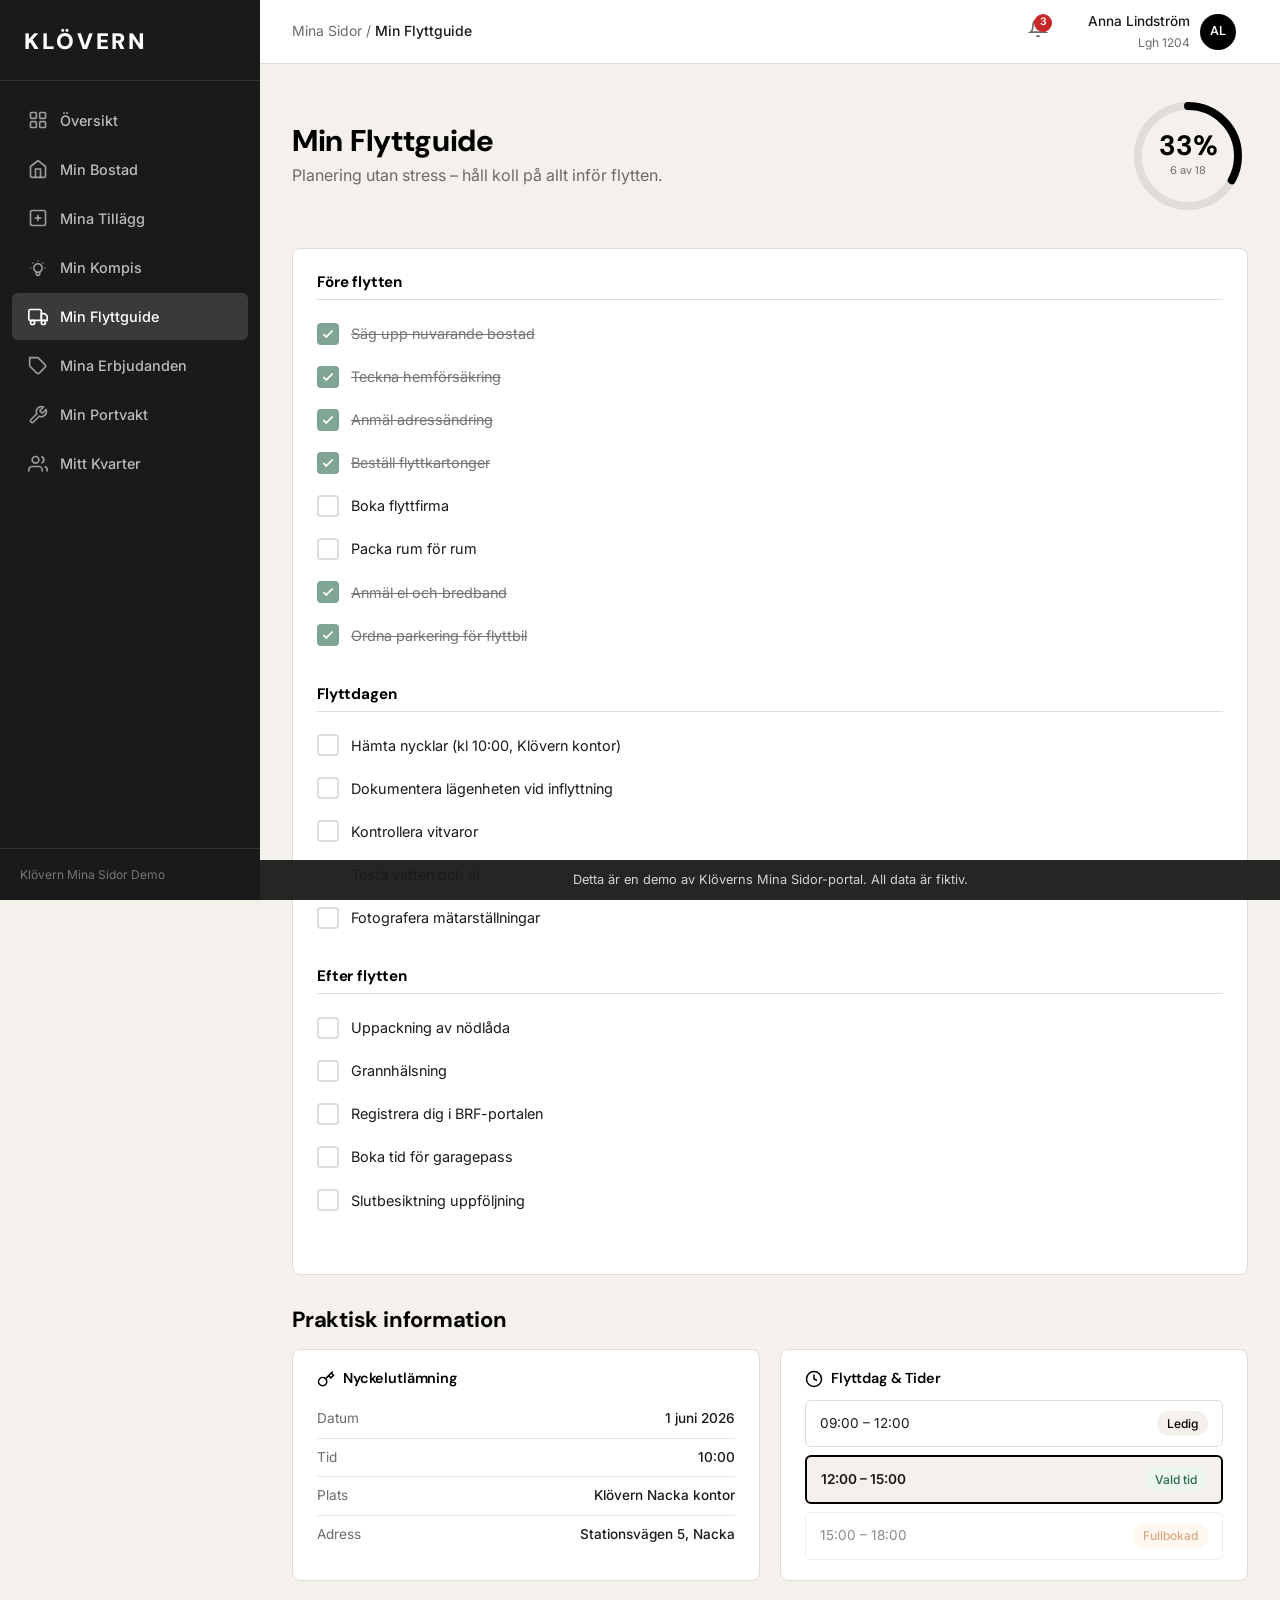
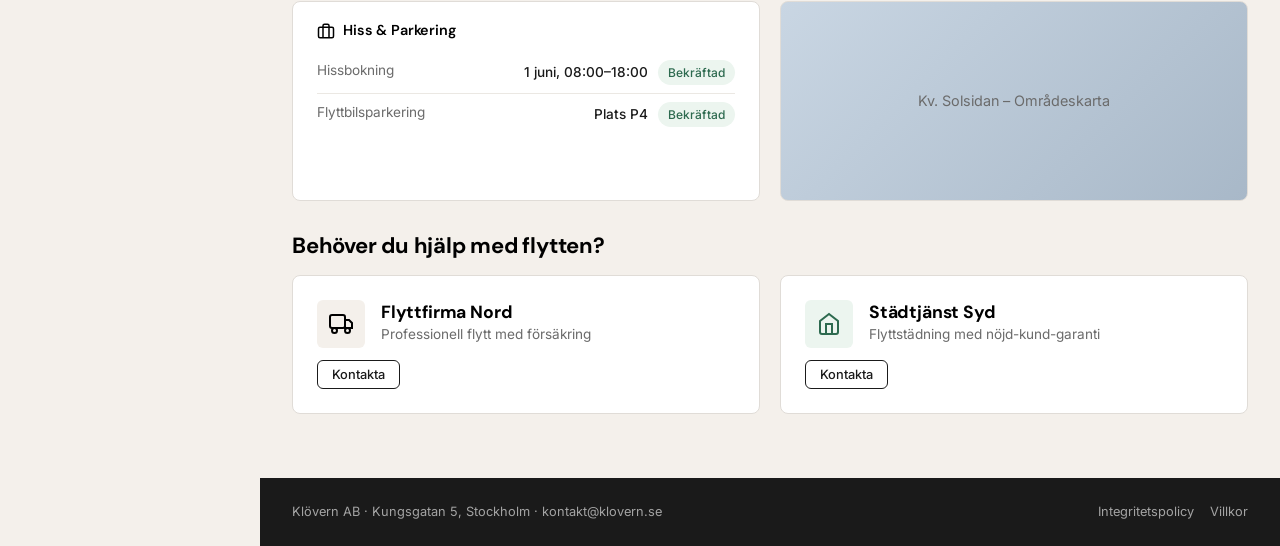
==== commit 499ac300: "Add Mina Tillägg configurator and update navigation - New page: mina-tillagg.html with room-by-room " ====
--- a/min-flyttguide.html
+++ b/min-flyttguide.html
@@ -13,6 +13,7 @@
       <nav class="sidebar-nav">
         <a href="index.html"><svg viewBox="0 0 24 24" fill="none" stroke="currentColor" stroke-width="2"><rect x="3" y="3" width="7" height="7" rx="1"/><rect x="14" y="3" width="7" height="7" rx="1"/><rect x="3" y="14" width="7" height="7" rx="1"/><rect x="14" y="14" width="7" height="7" rx="1"/></svg>Översikt</a>
         <a href="min-bostad.html"><svg viewBox="0 0 24 24" fill="none" stroke="currentColor" stroke-width="2"><path d="M3 9l9-7 9 7v11a2 2 0 01-2 2H5a2 2 0 01-2-2z"/><polyline points="9 22 9 12 15 12 15 22"/></svg>Min Bostad</a>
+        <a href="mina-tillagg.html"><svg viewBox="0 0 24 24" fill="none" stroke="currentColor" stroke-width="2"><rect x="3" y="3" width="18" height="18" rx="2"/><path d="M12 8v8"/><path d="M8 12h8"/></svg>Mina Tillägg</a>
         <a href="min-kompis.html"><svg viewBox="0 0 24 24" fill="none" stroke="currentColor" stroke-width="2"><path d="M9.663 17h4.673M12 3v1m6.364 1.636l-.707.707M21 12h-1M4 12H3m3.343-5.657l-.707-.707m2.828 9.9a5 5 0 117.072 0l-.548.547A3.374 3.374 0 0014 18.469V19a2 2 0 11-4 0v-.531c0-.895-.356-1.754-.988-2.386l-.548-.547z"/></svg>Min Kompis</a>
         <a href="min-flyttguide.html" class="active"><svg viewBox="0 0 24 24" fill="none" stroke="currentColor" stroke-width="2"><rect x="1" y="3" width="15" height="13" rx="2"/><polygon points="16 8 20 8 23 11 23 16 16 16 16 8"/><circle cx="5.5" cy="18.5" r="2.5"/><circle cx="18.5" cy="18.5" r="2.5"/></svg>Min Flyttguide</a>
         <a href="mina-erbjudanden.html"><svg viewBox="0 0 24 24" fill="none" stroke="currentColor" stroke-width="2"><path d="M20.59 13.41l-7.17 7.17a2 2 0 01-2.83 0L2 12V2h10l8.59 8.59a2 2 0 010 2.82z"/><line x1="7" y1="7" x2="7.01" y2="7"/></svg>Mina Erbjudanden</a>
--- a/css/styles.css
+++ b/css/styles.css
@@ -3,43 +3,50 @@
    ========================================= */
 
 /* --- Fonts --- */
-@import url('https://fonts.googleapis.com/css2?family=DM+Sans:ital,wght@0,400;0,500;0,600;0,700;1,400&family=Inter:wght@300;400;500;600&display=swap');
+/* Suisse Intl is Klövern's brand font (commercial license).
+   We use system-ui as the body fallback and a condensed sans-serif for display headings
+   to approximate PPRightGrotesk used on klovern.se */
+@import url('https://fonts.googleapis.com/css2?family=Inter:wght@300;400;500;600;700&family=DM+Sans:wght@400;500;600;700;800;900&display=swap');
 
 /* --- CSS Custom Properties --- */
 :root {
-  --color-primary: #0f1d5b;
-  --color-primary-light: #1a3278;
-  --color-accent: #2554a7;
-  --color-accent-light: #e8edf7;
-  --color-bg: #f5f5f2;
+  /* Klövern brand: black primary, warm beige background */
+  --color-primary: #000000;
+  --color-primary-light: #1a1a1a;
+  --color-accent: #000000;
+  --color-accent-light: #f4f0eb;
+  --color-bg: #f4f0eb;
   --color-card: #ffffff;
   --color-text: #1a1a1a;
-  --color-text-muted: #6b7280;
-  --color-text-light: #9ca3af;
-  --color-border: #e5e5e3;
-  --color-border-light: #f0f0ee;
-  --color-success: #16a34a;
-  --color-success-bg: #f0fdf4;
-  --color-warning: #d97706;
-  --color-warning-bg: #fffbeb;
-  --color-error: #dc2626;
-  --color-error-bg: #fef2f2;
-  --color-sidebar: #0f1d5b;
-  --color-sidebar-hover: #1a3278;
-  --color-sidebar-active: #2554a7;
-  --color-topbar: #ffffff;
-
-  --font-heading: 'DM Sans', system-ui, -apple-system, sans-serif;
-  --font-body: 'Inter', system-ui, -apple-system, sans-serif;
-
-  --radius-sm: 6px;
-  --radius-md: 10px;
-  --radius-lg: 14px;
-  --radius-xl: 20px;
-
-  --shadow-sm: 0 1px 2px rgba(0,0,0,0.05);
-  --shadow-card: 0 1px 3px rgba(0,0,0,0.08), 0 1px 2px rgba(0,0,0,0.04);
-  --shadow-hover: 0 4px 12px rgba(0,0,0,0.1);
+  --color-text-muted: #6b6b6b;
+  --color-text-light: #9a9a9a;
+  --color-border: #e0dcd7;
+  --color-border-light: #ebe8e3;
+  --color-success: #2d6a4f;
+  --color-success-bg: #ecf5ef;
+  --color-warning: #b45309;
+  --color-warning-bg: #fef3e2;
+  --color-error: #c62828;
+  --color-error-bg: #fde8e8;
+  --color-sidebar: #1a1a1a;
+  --color-sidebar-hover: #2a2a2a;
+  --color-sidebar-active: #3a3a3a;
+  --color-topbar: #f4f0eb;
+
+  /* Suisse Intl fallback: system-ui for body, DM Sans Black for display */
+  --font-heading: 'DM Sans', system-ui, -apple-system, "Segoe UI", sans-serif;
+  --font-body: 'Inter', system-ui, -apple-system, "Segoe UI", sans-serif;
+  --font-display: 'DM Sans', system-ui, -apple-system, sans-serif;
+
+  /* Klövern uses minimal border-radius — sharp, editorial feel */
+  --radius-sm: 4px;
+  --radius-md: 6px;
+  --radius-lg: 8px;
+  --radius-xl: 12px;
+
+  --shadow-sm: 0 1px 2px rgba(0,0,0,0.04);
+  --shadow-card: 0 1px 3px rgba(0,0,0,0.06);
+  --shadow-hover: 0 4px 16px rgba(0,0,0,0.08);
   --shadow-modal: 0 20px 60px rgba(0,0,0,0.15);
 
   --sidebar-width: 260px;
@@ -63,18 +70,19 @@
 
 h1, h2, h3, h4, h5, h6 {
   font-family: var(--font-heading);
-  font-weight: 600;
-  line-height: 1.3;
+  font-weight: 700;
+  line-height: 1.2;
   color: var(--color-primary);
-}
-
-h1 { font-size: 1.75rem; }
-h2 { font-size: 1.375rem; }
-h3 { font-size: 1.125rem; }
-h4 { font-size: 1rem; }
-
-a { color: var(--color-accent); text-decoration: none; transition: color var(--transition); }
-a:hover { color: var(--color-primary); }
+  letter-spacing: -0.01em;
+}
+
+h1 { font-size: 1.875rem; font-weight: 800; }
+h2 { font-size: 1.375rem; font-weight: 700; }
+h3 { font-size: 1.1rem; font-weight: 700; }
+h4 { font-size: 0.95rem; font-weight: 600; }
+
+a { color: var(--color-text); text-decoration: none; transition: color var(--transition); }
+a:hover { color: var(--color-text-muted); }
 
 img { max-width: 100%; height: auto; display: block; }
 
@@ -118,10 +126,10 @@
 }
 
 .sidebar-logo span {
-  font-family: var(--font-heading);
-  font-size: 1.25rem;
-  font-weight: 700;
-  letter-spacing: 0.08em;
+  font-family: var(--font-display);
+  font-size: 1.4rem;
+  font-weight: 900;
+  letter-spacing: 0.12em;
   text-transform: uppercase;
 }
 
@@ -183,7 +191,7 @@
 /* --- Topbar --- */
 .topbar {
   height: var(--topbar-height);
-  background: var(--color-topbar);
+  background: var(--color-card);
   border-bottom: 1px solid var(--color-border);
   display: flex;
   align-items: center;
@@ -275,7 +283,7 @@
   width: 36px;
   height: 36px;
   border-radius: 50%;
-  background: var(--color-accent);
+  background: var(--color-primary);
   color: #fff;
   display: flex;
   align-items: center;
@@ -311,9 +319,9 @@
 /* --- Footer --- */
 .app-footer {
   padding: 24px 32px;
-  border-top: 1px solid var(--color-border);
+  background: #1a1a1a;
+  color: rgba(255,255,255,0.6);
   font-size: 0.8rem;
-  color: var(--color-text-muted);
   display: flex;
   justify-content: space-between;
   align-items: center;
@@ -322,11 +330,11 @@
 }
 
 .app-footer a {
-  color: var(--color-text-muted);
+  color: rgba(255,255,255,0.6);
   margin-left: 16px;
 }
 
-.app-footer a:hover { color: var(--color-accent); }
+.app-footer a:hover { color: #fff; }
 
 /* --- Cards --- */
 .card {
@@ -386,12 +394,12 @@
 
 .stat-icon svg { width: 22px; height: 22px; }
 
-.stat-icon.blue { background: var(--color-accent-light); color: var(--color-accent); }
+.stat-icon.blue { background: var(--color-accent-light); color: var(--color-primary); }
 .stat-icon.green { background: var(--color-success-bg); color: var(--color-success); }
 .stat-icon.amber { background: var(--color-warning-bg); color: var(--color-warning); }
 .stat-icon.red { background: var(--color-error-bg); color: var(--color-error); }
 
-.stat-value { font-size: 1.5rem; font-weight: 700; font-family: var(--font-heading); color: var(--color-primary); line-height: 1.2; }
+.stat-value { font-size: 1.5rem; font-weight: 800; font-family: var(--font-display); color: var(--color-primary); line-height: 1.2; }
 .stat-label { font-size: 0.8rem; color: var(--color-text-muted); margin-top: 2px; }
 
 /* --- Buttons --- */
@@ -409,27 +417,27 @@
 }
 
 .btn-primary {
-  background: var(--color-accent);
+  background: var(--color-primary);
   color: #fff;
 }
 
-.btn-primary:hover { background: var(--color-primary); }
+.btn-primary:hover { background: #333; }
 
 .btn-secondary {
-  background: var(--color-bg);
+  background: transparent;
   color: var(--color-text);
   border: 1px solid var(--color-border);
 }
 
-.btn-secondary:hover { background: var(--color-border); }
+.btn-secondary:hover { background: var(--color-accent-light); }
 
 .btn-outline {
   background: transparent;
-  color: var(--color-accent);
-  border: 1px solid var(--color-accent);
-}
-
-.btn-outline:hover { background: var(--color-accent-light); }
+  color: var(--color-text);
+  border: 1px solid var(--color-text);
+}
+
+.btn-outline:hover { background: var(--color-primary); color: #fff; }
 
 .btn-sm { padding: 6px 14px; font-size: 0.8rem; }
 .btn-lg { padding: 14px 28px; font-size: 1rem; }
@@ -452,7 +460,7 @@
 .badge-success { background: var(--color-success-bg); color: var(--color-success); }
 .badge-warning { background: var(--color-warning-bg); color: var(--color-warning); }
 .badge-error { background: var(--color-error-bg); color: var(--color-error); }
-.badge-info { background: var(--color-accent-light); color: var(--color-accent); }
+.badge-info { background: var(--color-accent-light); color: var(--color-primary); }
 
 /* --- Tabs --- */
 .tabs {
@@ -482,8 +490,8 @@
 .tab:hover { color: var(--color-text); }
 
 .tab.active {
-  color: var(--color-accent);
-  border-bottom-color: var(--color-accent);
+  color: var(--color-primary);
+  border-bottom-color: var(--color-primary);
 }
 
 .tab-panel { display: none; }
@@ -552,7 +560,7 @@
 }
 
 .timeline-dot.active {
-  background: var(--color-accent);
+  background: var(--color-primary);
   color: #fff;
   box-shadow: 0 0 0 4px var(--color-accent-light);
 }
@@ -591,7 +599,7 @@
 
 .timeline-progress {
   font-size: 0.75rem;
-  color: var(--color-accent);
+  color: var(--color-primary);
   font-weight: 600;
   margin-top: 4px;
 }
@@ -614,7 +622,7 @@
   height: 36px;
   border-radius: var(--radius-sm);
   background: var(--color-accent-light);
-  color: var(--color-accent);
+  color: var(--color-primary);
   display: flex;
   align-items: center;
   justify-content: center;
@@ -640,7 +648,7 @@
 }
 
 .progress-circle .bg { fill: none; stroke: var(--color-border); stroke-width: 8; }
-.progress-circle .progress { fill: none; stroke: var(--color-accent); stroke-width: 8; stroke-linecap: round; transition: stroke-dashoffset 0.5s ease; }
+.progress-circle .progress { fill: none; stroke: var(--color-primary); stroke-width: 8; stroke-linecap: round; transition: stroke-dashoffset 0.5s ease; }
 
 .progress-value {
   position: absolute;
@@ -720,14 +728,14 @@
 }
 
 .filter-pill:hover {
-  border-color: var(--color-accent);
-  color: var(--color-accent);
+  border-color: var(--color-primary);
+  color: var(--color-primary);
 }
 
 .filter-pill.active {
-  background: var(--color-accent);
+  background: var(--color-primary);
   color: #fff;
-  border-color: var(--color-accent);
+  border-color: var(--color-primary);
 }
 
 /* --- Article Cards --- */
@@ -760,7 +768,7 @@
   font-size: 0.7rem;
   font-weight: 500;
   background: var(--color-accent-light);
-  color: var(--color-accent);
+  color: var(--color-primary);
   margin-bottom: 10px;
 }
 
@@ -780,7 +788,7 @@
 .article-card-link {
   font-size: 0.85rem;
   font-weight: 500;
-  color: var(--color-accent);
+  color: var(--color-primary);
 }
 
 /* --- Offer Cards --- */
@@ -799,7 +807,7 @@
   position: absolute;
   top: 16px;
   right: 16px;
-  background: var(--color-accent);
+  background: var(--color-primary);
   color: #fff;
   padding: 4px 12px;
   border-radius: 999px;
@@ -964,7 +972,7 @@
   height: 40px;
   border-radius: var(--radius-sm);
   background: var(--color-accent-light);
-  color: var(--color-accent);
+  color: var(--color-primary);
   display: flex;
   align-items: center;
   justify-content: center;
@@ -999,7 +1007,7 @@
 .energy-bar-fill {
   width: 100%;
   max-width: 60px;
-  background: var(--color-accent);
+  background: var(--color-primary);
   border-radius: var(--radius-sm) var(--radius-sm) 0 0;
   transition: height 0.5s ease;
   position: relative;
@@ -1094,7 +1102,7 @@
   right: -6px;
   width: 20px;
   height: 20px;
-  background: var(--color-accent);
+  background: var(--color-primary);
   color: #fff;
   font-size: 0.65rem;
   font-weight: 600;
@@ -1183,7 +1191,7 @@
 .form-select:focus,
 .form-textarea:focus {
   outline: none;
-  border-color: var(--color-accent);
+  border-color: var(--color-primary);
   box-shadow: 0 0 0 3px var(--color-accent-light);
 }
 
@@ -1240,8 +1248,8 @@
   bottom: 0;
   left: var(--sidebar-width);
   right: 0;
-  background: var(--color-primary);
-  color: #fff;
+  background: #1a1a1a;
+  color: rgba(255,255,255,0.8);
   text-align: center;
   padding: 10px 20px;
   font-size: 0.8rem;
@@ -1313,7 +1321,7 @@
 
 /* --- Welcome Hero --- */
 .welcome-hero {
-  background: linear-gradient(135deg, var(--color-primary) 0%, var(--color-accent) 100%);
+  background: linear-gradient(135deg, #1a1a1a 0%, #3a3a3a 100%);
   color: #fff;
   border-radius: var(--radius-lg);
   padding: 36px 40px;
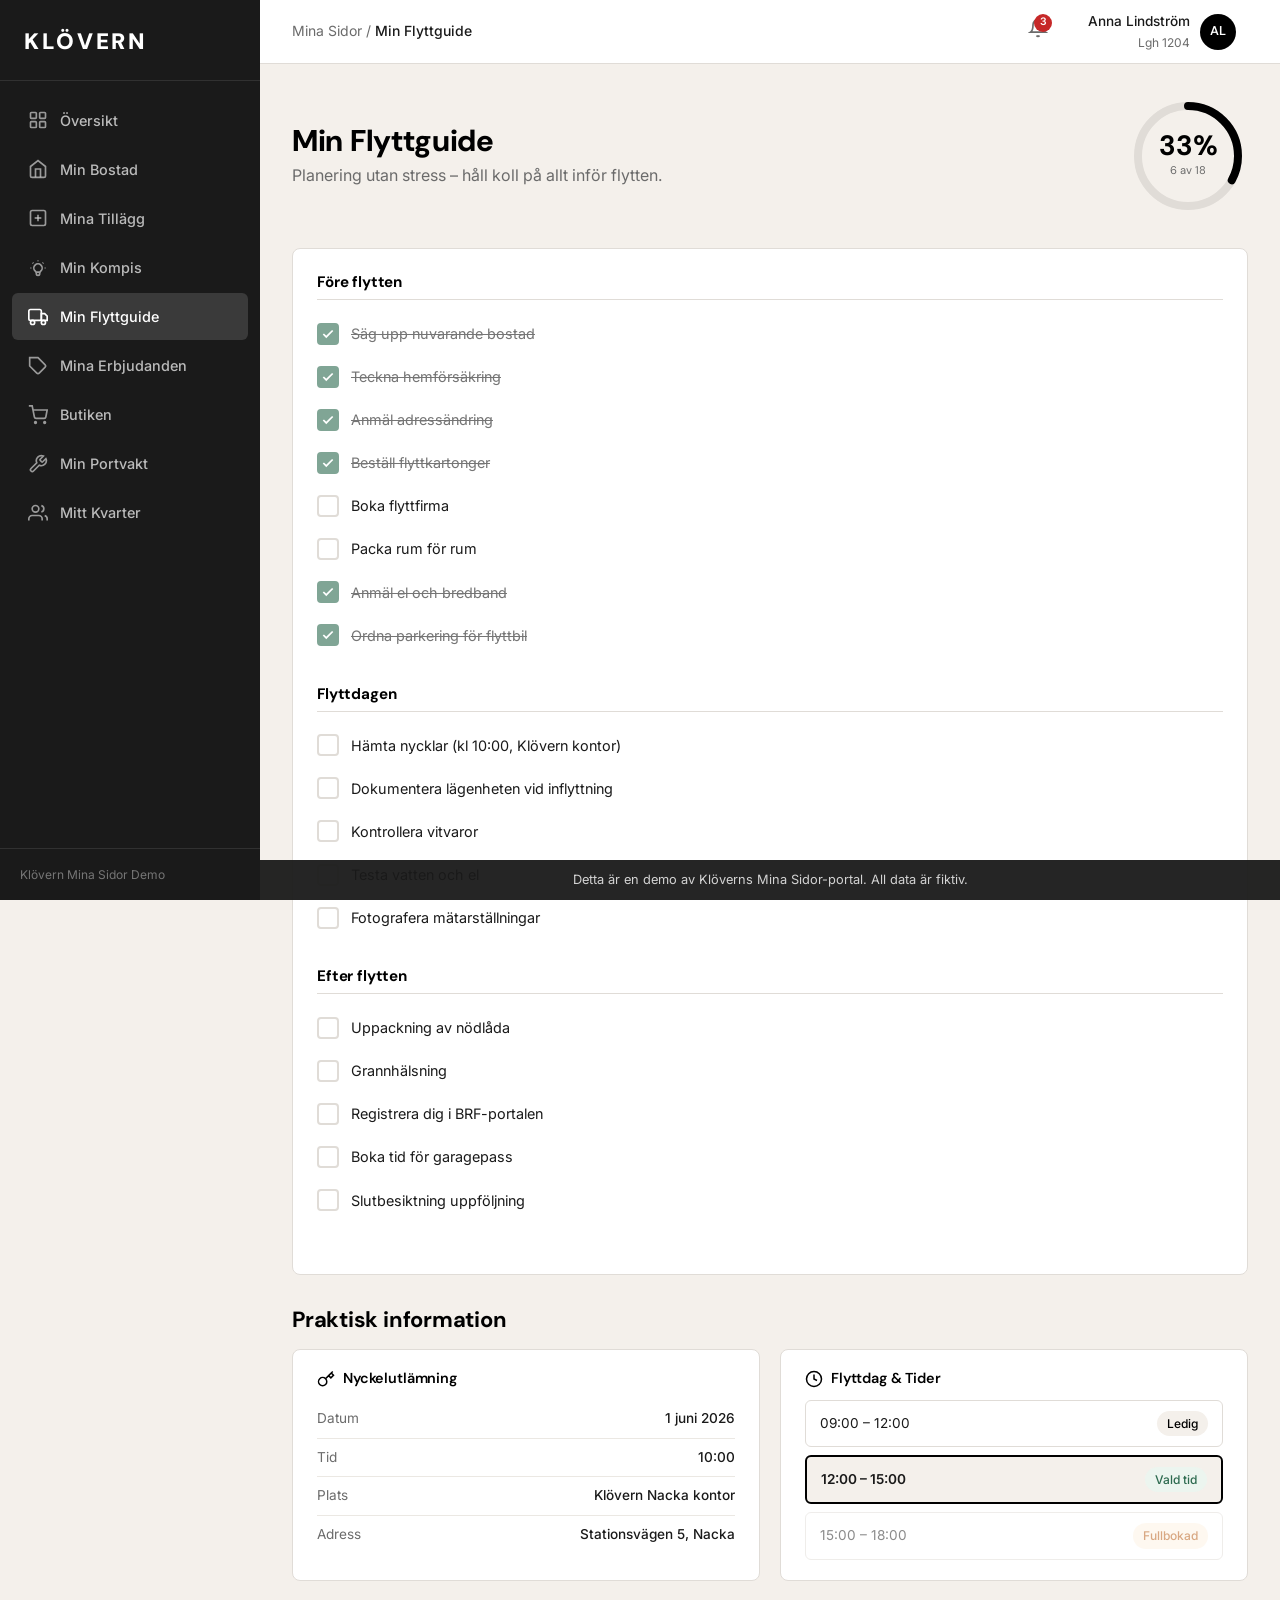
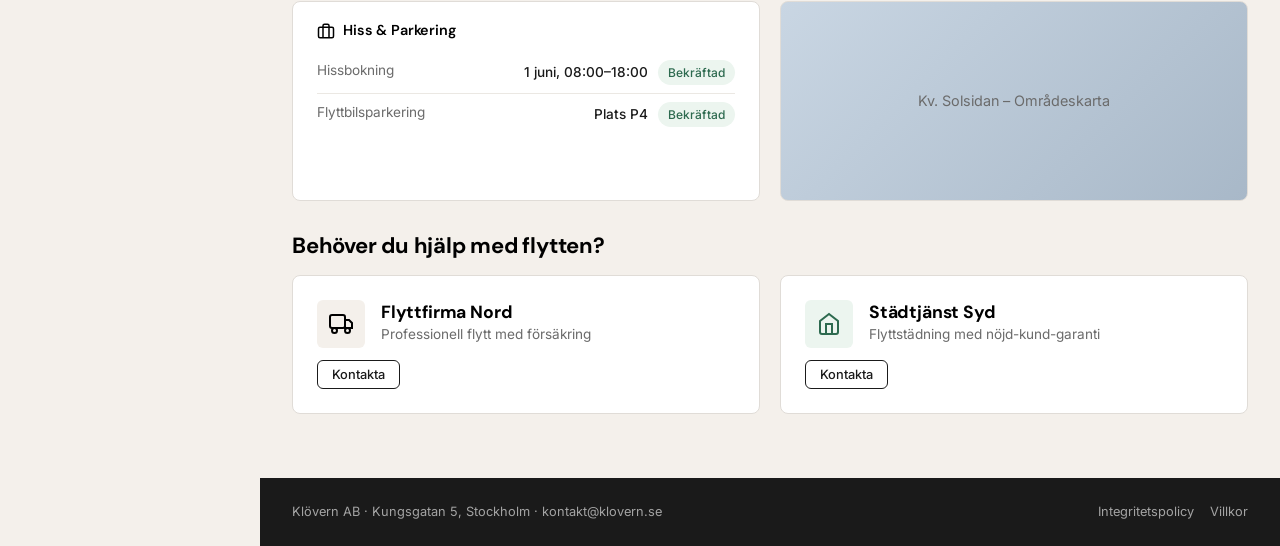
==== commit 73c317d7: "Add dedicated Butiken (shop) page with Samsung partner products - New page: butiken.html with full e" ====
--- a/min-flyttguide.html
+++ b/min-flyttguide.html
@@ -17,6 +17,7 @@
         <a href="min-kompis.html"><svg viewBox="0 0 24 24" fill="none" stroke="currentColor" stroke-width="2"><path d="M9.663 17h4.673M12 3v1m6.364 1.636l-.707.707M21 12h-1M4 12H3m3.343-5.657l-.707-.707m2.828 9.9a5 5 0 117.072 0l-.548.547A3.374 3.374 0 0014 18.469V19a2 2 0 11-4 0v-.531c0-.895-.356-1.754-.988-2.386l-.548-.547z"/></svg>Min Kompis</a>
         <a href="min-flyttguide.html" class="active"><svg viewBox="0 0 24 24" fill="none" stroke="currentColor" stroke-width="2"><rect x="1" y="3" width="15" height="13" rx="2"/><polygon points="16 8 20 8 23 11 23 16 16 16 16 8"/><circle cx="5.5" cy="18.5" r="2.5"/><circle cx="18.5" cy="18.5" r="2.5"/></svg>Min Flyttguide</a>
         <a href="mina-erbjudanden.html"><svg viewBox="0 0 24 24" fill="none" stroke="currentColor" stroke-width="2"><path d="M20.59 13.41l-7.17 7.17a2 2 0 01-2.83 0L2 12V2h10l8.59 8.59a2 2 0 010 2.82z"/><line x1="7" y1="7" x2="7.01" y2="7"/></svg>Mina Erbjudanden</a>
+        <a href="butiken.html"><svg viewBox="0 0 24 24" fill="none" stroke="currentColor" stroke-width="2"><circle cx="9" cy="21" r="1"/><circle cx="20" cy="21" r="1"/><path d="M1 1h4l2.68 13.39a2 2 0 002 1.61h9.72a2 2 0 002-1.61L23 6H6"/></svg>Butiken</a>
         <a href="min-portvakt.html"><svg viewBox="0 0 24 24" fill="none" stroke="currentColor" stroke-width="2"><path d="M14.7 6.3a1 1 0 000 1.4l1.6 1.6a1 1 0 001.4 0l3.77-3.77a6 6 0 01-7.94 7.94l-6.91 6.91a2.12 2.12 0 01-3-3l6.91-6.91a6 6 0 017.94-7.94l-3.76 3.76z"/></svg>Min Portvakt</a>
         <a href="mitt-kvarter.html"><svg viewBox="0 0 24 24" fill="none" stroke="currentColor" stroke-width="2"><path d="M17 21v-2a4 4 0 00-4-4H5a4 4 0 00-4 4v2"/><circle cx="9" cy="7" r="4"/><path d="M23 21v-2a4 4 0 00-3-3.87"/><path d="M16 3.13a4 4 0 010 7.75"/></svg>Mitt Kvarter</a>
       </nav>
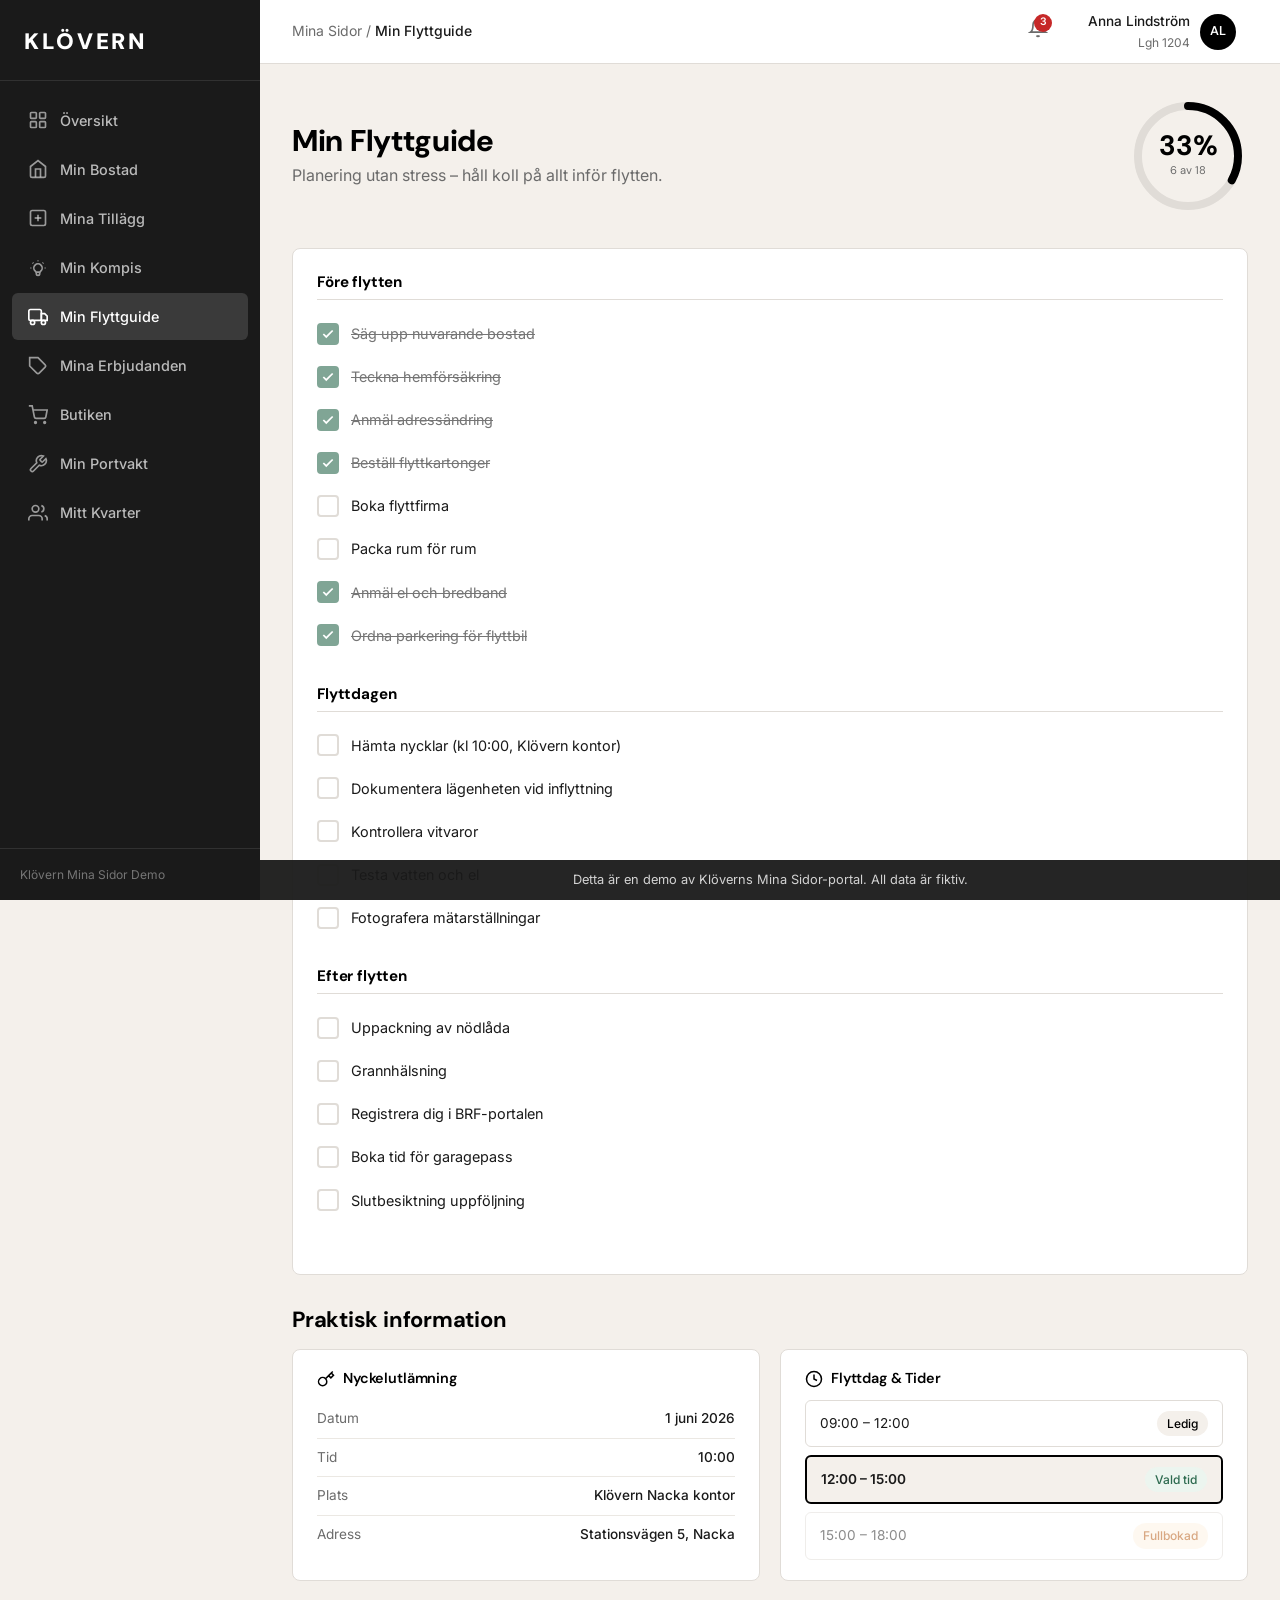
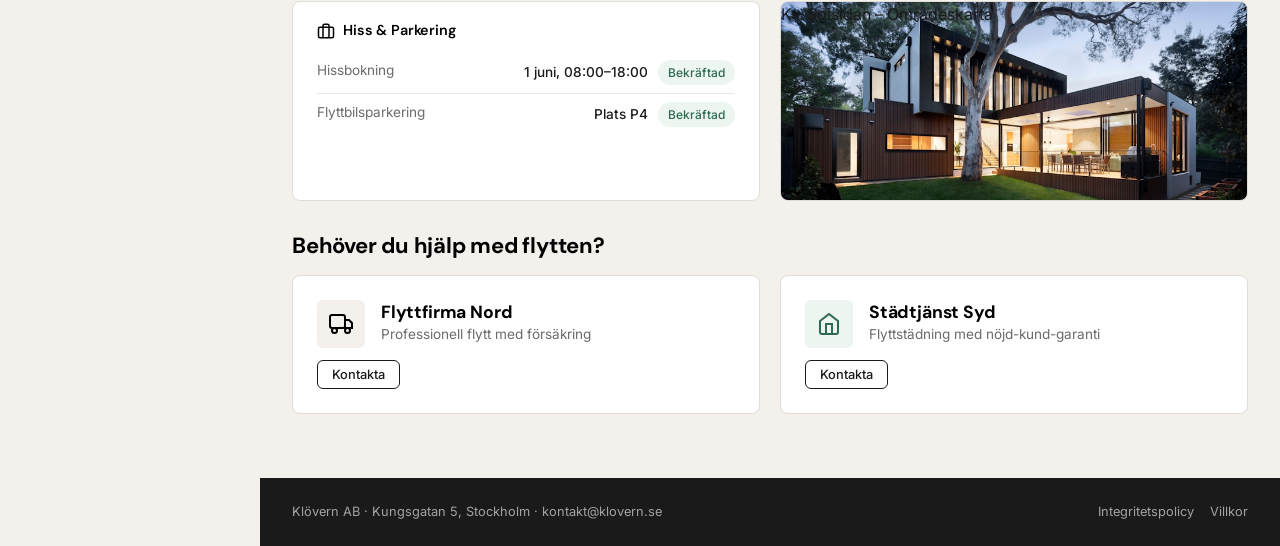
==== commit 9082f610: "Add real images from Unsplash to replace gradient placeholders - Apartment hero, building exterior, " ====
--- a/min-flyttguide.html
+++ b/min-flyttguide.html
@@ -130,7 +130,7 @@
             <div class="info-card-row"><span class="info-card-label">Flyttbilsparkering</span><span class="info-card-value">Plats P4 <span class="badge badge-success" style="margin-left:6px;">Bekräftad</span></span></div>
           </div>
 
-          <div style="background:linear-gradient(135deg,#c9d6e3 0%,#a8b8c8 100%);border-radius:var(--radius-lg);display:flex;align-items:center;justify-content:center;color:var(--color-text-muted);font-size:0.9rem;min-height:200px;border:1px solid var(--color-border);">
+          <div style="background-image:url(img/building-exterior.jpg);background-size:cover;background-position:center;border-radius:var(--radius-lg);min-height:200px;border:1px solid var(--color-border);">
             Kv. Solsidan – Områdeskarta
           </div>
         </div>
